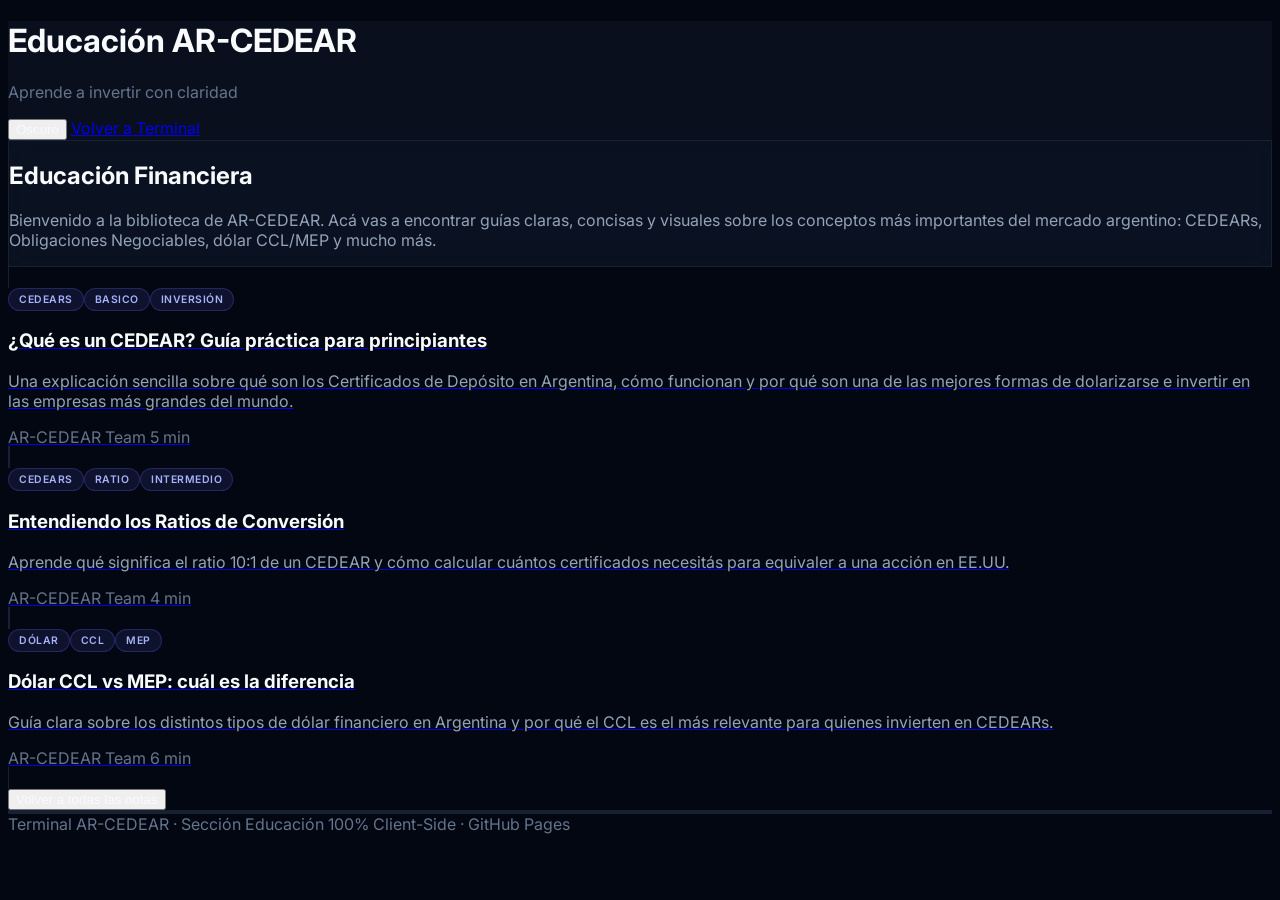
==== educacion.html @ b6479533 "add educacion" ====
<!DOCTYPE html>
<html lang="es">
<head>
  <meta charset="UTF-8">
  <meta name="viewport" content="width=device-width, initial-scale=1.0">
  <title>Educación Financiera | AR-CEDEAR</title>
  <script src="https://cdn.tailwindcss.com"></script>
  <script src="https://unpkg.com/lucide@latest"></script>
  <style>
    @import url('https://fonts.googleapis.com/css2?family=Inter:wght@300;400;500;600;700;800&family=JetBrains+Mono:wght@400;500;700&display=swap');

    :root {
      --bg-main: #030712;
      --bg-header: #0a0f1d;
      --bg-panel: rgba(15, 23, 42, 0.65);
      --border-panel: rgba(51, 65, 85, 0.35);
      --text-primary: #f8fafc;
      --text-secondary: #94a3b8;
      --text-muted: #64748b;
      --bg-input: #070a13;
      --bg-calc-card: rgba(7, 11, 20, 0.8);
      --border-input: #1e293b;
    }

    .theme-light {
      --bg-main: #f1f5f9;
      --bg-header: #ffffff;
      --bg-panel: rgba(255, 255, 255, 0.85);
      --border-panel: rgba(203, 213, 225, 0.7);
      --text-primary: #0f172a;
      --text-secondary: #475569;
      --text-muted: #64748b;
      --bg-input: #f8fafc;
      --bg-calc-card: rgba(241, 245, 249, 0.9);
      --border-input: #cbd5e1;
    }

    .theme-intermediate {
      --bg-main: #1e293b;
      --bg-header: #0f172a;
      --bg-panel: rgba(15, 23, 42, 0.8);
      --border-panel: rgba(71, 85, 105, 0.5);
      --text-primary: #f8fafc;
      --text-secondary: #cbd5e1;
      --text-muted: #94a3b8;
      --bg-input: #0f172a;
      --bg-calc-card: rgba(15, 23, 42, 0.95);
      --border-input: #334155;
    }

    body {
      font-family: 'Inter', sans-serif;
      background-color: var(--bg-main) !important;
      color: var(--text-primary) !important;
      overflow-x: hidden;
      transition: background-color 0.3s ease, color 0.3s ease;
    }

    .text-slate-100, .text-slate-200, .text-slate-300 { color: var(--text-primary) !important; }
    .text-slate-400 { color: var(--text-secondary) !important; }
    .text-slate-500, .text-slate-600 { color: var(--text-muted) !important; }

    .glass-panel {
      background: var(--bg-panel) !important;
      backdrop-filter: blur(12px);
      -webkit-backdrop-filter: blur(12px);
      border: 1px solid var(--border-panel) !important;
    }

    .bg-\[\#030712\], .bg-\[\#070b14\] { background-color: var(--bg-main) !important; }
    .bg-\[\#0a0f1d\] { background-color: var(--bg-header) !important; }

    .font-mono-financial {
      font-family: 'JetBrains Mono', monospace;
      letter-spacing: -0.025em;
    }

    ::-webkit-scrollbar { width: 6px; height: 6px; }
    ::-webkit-scrollbar-track { background: rgba(15, 23, 42, 0.2); }
    ::-webkit-scrollbar-thumb { background: var(--text-muted); border-radius: 8px; }

    .article-card {
      transition: transform 0.25s ease, box-shadow 0.25s ease, border-color 0.25s ease;
    }
    .article-card:hover {
      transform: translateY(-4px);
      box-shadow: 0 20px 35px -10px rgba(0,0,0,0.5);
      border-color: rgba(99, 102, 241, 0.5) !important;
    }

    /* Estilos para contenido del artículo (Markdown-like) */
    .article-content h2 {
      font-size: 1.5rem;
      font-weight: 700;
      margin-top: 2rem;
      margin-bottom: 1rem;
      color: var(--text-primary);
      display: flex;
      align-items: center;
      gap: 0.5rem;
    }
    .article-content h3 {
      font-size: 1.125rem;
      font-weight: 600;
      margin-top: 1.5rem;
      margin-bottom: 0.75rem;
      color: var(--text-primary);
    }
    .article-content p {
      margin-bottom: 1rem;
      line-height: 1.75;
      color: var(--text-secondary);
    }
    .article-content ul {
      margin-bottom: 1rem;
      padding-left: 1.5rem;
      list-style: disc;
    }
    .article-content ul li {
      margin-bottom: 0.5rem;
      color: var(--text-secondary);
      line-height: 1.6;
    }
    .article-content strong {
      color: var(--text-primary);
      font-weight: 600;
    }
    .article-content blockquote {
      border-left: 3px solid #6366f1;
      padding-left: 1rem;
      margin: 1.5rem 0;
      color: var(--text-secondary);
      font-style: italic;
    }
    .article-content code {
      background: rgba(99, 102, 241, 0.15);
      color: #818cf8;
      padding: 0.125rem 0.375rem;
      border-radius: 4px;
      font-family: 'JetBrains Mono', monospace;
      font-size: 0.875em;
    }

    /* Callout box */
    .callout {
      border-left: 4px solid #6366f1;
      background: rgba(99, 102, 241, 0.08);
      padding: 1rem 1.25rem;
      border-radius: 0.5rem;
      margin: 1.5rem 0;
    }
    .callout-title {
      font-weight: 700;
      color: #818cf8;
      margin-bottom: 0.25rem;
      display: flex;
      align-items: center;
      gap: 0.5rem;
    }

    .tag-pill {
      display: inline-flex;
      align-items: center;
      font-size: 0.65rem;
      font-weight: 600;
      padding: 0.25rem 0.625rem;
      border-radius: 9999px;
      background: rgba(99, 102, 241, 0.12);
      color: #a5b4fc;
      border: 1px solid rgba(99, 102, 241, 0.25);
      text-transform: uppercase;
      letter-spacing: 0.05em;
    }

    /* Gráficos SVG responsivos */
    .chart-svg-container {
      width: 100%;
      max-width: 600px;
      margin: 2rem auto;
      padding: 1.5rem;
      background: var(--bg-calc-card);
      border: 1px solid var(--border-input);
      border-radius: 0.75rem;
    }
    .chart-svg-container svg { width: 100%; height: auto; display: block; }
  </style>
</head>
<body class="min-h-screen flex flex-col">

  <!-- HEADER -->
  <header class="w-full bg-[#0a0f1d] border-b border-slate-800/80 px-4 py-3.5 relative z-30 shadow-md">
    <div class="max-w-[1400px] mx-auto flex items-center justify-between gap-4">
      <div class="flex items-center gap-3">
        <div class="w-9 h-9 rounded-xl bg-gradient-to-tr from-indigo-600 to-violet-500 flex items-center justify-center shadow-lg shadow-indigo-500/20">
          <i data-lucide="book-open" class="w-5 h-5 text-white"></i>
        </div>
        <div>
          <h1 class="font-extrabold text-base tracking-tight text-slate-100 flex items-center gap-1.5">
            Educación <span class="text-[10px] px-1.5 py-0.5 rounded-md bg-indigo-500/10 text-indigo-400 font-mono tracking-widest uppercase">AR-CEDEAR</span>
          </h1>
          <p class="text-[10px] text-slate-500 font-medium">Aprende a invertir con claridad</p>
        </div>
      </div>
      <div class="flex items-center gap-3">
        <button onclick="toggleTheme()" title="Cambiar tema" class="flex items-center gap-2 px-3 py-1.5 rounded-lg bg-slate-900/80 border border-slate-800 text-xs font-semibold text-slate-300 hover:text-white cursor-pointer">
          <i data-lucide="palette" class="w-3.5 h-3.5"></i>
          <span id="theme-label">Tema</span>
        </button>
        <a href="index.html" class="flex items-center gap-2 px-3 py-1.5 rounded-lg bg-indigo-600/80 hover:bg-indigo-500 border border-indigo-500/40 text-white text-xs font-semibold transition-all">
          <i data-lucide="arrow-left" class="w-3.5 h-3.5"></i>
          <span>Volver a Terminal</span>
        </a>
      </div>
    </div>
  </header>

  <!-- MAIN -->
  <main class="flex-1 w-full max-w-[1400px] mx-auto p-4 lg:p-8">
    
    <!-- VISTA: LISTADO DE ARTÍCULOS -->
    <section id="articles-list-view" class="flex flex-col gap-8">
      <!-- Hero intro -->
      <div class="glass-panel p-8 rounded-2xl shadow-xl border border-slate-800/80 relative overflow-hidden">
        <div class="absolute top-0 left-0 right-0 h-1 bg-gradient-to-r from-indigo-500 via-purple-500 to-emerald-500"></div>
        <div class="flex items-start gap-4">
          <div class="w-14 h-14 rounded-2xl bg-gradient-to-tr from-indigo-600 to-violet-500 flex items-center justify-center shrink-0 shadow-lg shadow-indigo-500/20">
            <i data-lucide="graduation-cap" class="w-7 h-7 text-white"></i>
          </div>
          <div class="min-w-0">
            <h2 class="text-2xl font-extrabold text-slate-100 leading-tight mb-2">Educación Financiera</h2>
            <p class="text-sm text-slate-400 leading-relaxed max-w-3xl">
              Bienvenido a la biblioteca de AR-CEDEAR. Acá vas a encontrar guías claras, concisas y visuales sobre los conceptos más importantes del mercado argentino: CEDEARs, Obligaciones Negociables, dólar CCL/MEP y mucho más.
            </p>
          </div>
        </div>
      </div>

      <!-- Grid de artículos -->
      <div id="articles-grid" class="grid grid-cols-1 md:grid-cols-2 lg:grid-cols-3 gap-6">
        <!-- Spinner inicial -->
        <div class="col-span-full flex items-center justify-center py-16">
          <div class="w-10 h-10 border-3 border-indigo-500 border-t-transparent rounded-full animate-spin"></div>
        </div>
      </div>
    </section>

    <!-- VISTA: ARTÍCULO INDIVIDUAL -->
    <section id="article-detail-view" class="hidden flex flex-col gap-6">
      <!-- Botón volver -->
      <button onclick="showArticlesList()" class="flex items-center gap-2 self-start px-3 py-1.5 rounded-lg bg-slate-900/80 hover:bg-slate-800 border border-slate-800 text-xs font-semibold text-slate-300 hover:text-white cursor-pointer">
        <i data-lucide="arrow-left" class="w-3.5 h-3.5"></i>
        <span>Volver a todas las notas</span>
      </button>

      <!-- Cabecera del artículo -->
      <header id="article-header" class="glass-panel rounded-2xl overflow-hidden border border-slate-800/80 shadow-xl"></header>

      <!-- Cuerpo del artículo -->
      <article id="article-body" class="glass-panel p-6 md:p-10 rounded-2xl border border-slate-800/80 shadow-xl"></article>
    </section>
  </main>

  <!-- FOOTER -->
  <footer class="w-full bg-[#050810] border-t border-slate-900/60 py-6 px-4 text-center">
    <div class="max-w-[1400px] mx-auto flex flex-col sm:flex-row items-center justify-between gap-4 text-xs text-slate-500">
      <span>Terminal AR-CEDEAR · Sección Educación</span>
      <span class="text-slate-600">100% Client-Side · GitHub Pages</span>
    </div>
  </footer>

  <script>
    // =========================================================================
    // CONTENIDO DE LOS ARTÍCULOS
    // =========================================================================
    const ARTICLE_CONTENT = {
      'que-es-un-cedear': {
        intro: `
          <p>Si alguna vez escuchaste la palabra <strong>"CEDEAR"</strong> pero no sabés exactamente qué significa, esta guía es para vos. En pocos minutos vas a entender qué son, cómo funcionan y por qué se convirtieron en una de las herramientas favoritas de los inversores argentinos para cuidar sus pesos.</p>

          <div class="callout">
            <div class="callout-title"><i data-lucide="info" class="w-4 h-4"></i> En una frase</div>
            <p class="mb-0">Un CEDEAR es un certificado que comprás en pesos en Argentina y que <strong>representa una acción de una empresa extranjera</strong> (como Apple, Tesla o Coca-Cola).</p>
          </div>

          <h2><i data-lucide="help-circle" class="w-5 h-5 text-indigo-400"></i> ¿Qué significa CEDEAR?</h2>
          <p>La sigla viene de <strong>Certificado de Depósito Argentino</strong>. Básicamente es un papel (hoy digital) emitido por un banco local —normalmente Banco Comafi o Caja de Valores— que "envuelve" una acción extranjera y te permite comprarla operando directamente en el mercado argentino, en pesos.</p>

          <h2><i data-lucide="zap" class="w-5 h-5 text-amber-400"></i> ¿Cómo funciona?</h2>
          <p>Miralo con este esquema simplificado:</p>

          <div class="chart-svg-container">
            <svg viewBox="0 0 600 260" xmlns="http://www.w3.org/2000/svg" font-family="Inter, sans-serif">
              <!-- Fondo -->
              <rect width="600" height="260" fill="transparent"/>

              <!-- Caja izquierda: Wall Street -->
              <rect x="20" y="50" width="180" height="160" rx="12" fill="#1e293b" stroke="#334155" stroke-width="2"/>
              <text x="110" y="80" text-anchor="middle" fill="#f1f5f9" font-size="14" font-weight="700">🇺🇸 Wall Street</text>
              <text x="110" y="105" text-anchor="middle" fill="#94a3b8" font-size="11">1 acción Apple</text>
              <text x="110" y="125" text-anchor="middle" fill="#10b981" font-size="13" font-weight="700">u$s 240</text>
              <text x="110" y="155" text-anchor="middle" fill="#64748b" font-size="10">Cotización real</text>
              <text x="110" y="170" text-anchor="middle" fill="#64748b" font-size="10">en NYSE</text>

              <!-- Flecha central -->
              <path d="M 200 130 L 280 130" stroke="#6366f1" stroke-width="3" fill="none" marker-end="url(#arrow)"/>
              <defs>
                <marker id="arrow" viewBox="0 0 10 10" refX="8" refY="5" markerWidth="6" markerHeight="6" orient="auto">
                  <path d="M 0 0 L 10 5 L 0 10 z" fill="#6366f1"/>
                </marker>
              </defs>

              <!-- Caja central: Emisor -->
              <rect x="280" y="50" width="180" height="160" rx="12" fill="#312e81" stroke="#6366f1" stroke-width="2"/>
              <text x="370" y="80" text-anchor="middle" fill="#f1f5f9" font-size="14" font-weight="700">🏦 Emisor Local</text>
              <text x="370" y="105" text-anchor="middle" fill="#94a3b8" font-size="11">(Comafi / Caja Valores)</text>
              <text x="370" y="135" text-anchor="middle" fill="#a5b4fc" font-size="12" font-weight="600">"Envuelve"</text>
              <text x="370" y="155" text-anchor="middle" fill="#a5b4fc" font-size="12" font-weight="600">la acción</text>
              <text x="370" y="180" text-anchor="middle" fill="#64748b" font-size="10">Ratio: 1 acción =</text>
              <text x="370" y="195" text-anchor="middle" fill="#818cf8" font-size="13" font-weight="700">20 CEDEARs</text>

              <!-- Flecha derecha -->
              <path d="M 460 130 L 540 130" stroke="#10b981" stroke-width="3" fill="none" marker-end="url(#arrow2)"/>
              <defs>
                <marker id="arrow2" viewBox="0 0 10 10" refX="8" refY="5" markerWidth="6" markerHeight="6" orient="auto">
                  <path d="M 0 0 L 10 5 L 0 10 z" fill="#10b981"/>
                </marker>
              </defs>

              <!-- Caja derecha: Argentina -->
              <rect x="540" y="50" width="180" height="160" rx="12" fill="#065f46" stroke="#10b981" stroke-width="2" transform="translate(-100, 0)"/>
              <text x="540" y="80" text-anchor="middle" fill="#f1f5f9" font-size="14" font-weight="700">🇦🇷 Argentina</text>
              <text x="540" y="105" text-anchor="middle" fill="#94a3b8" font-size="11">Vos comprás</text>
              <text x="540" y="125" text-anchor="middle" fill="#10b981" font-size="13" font-weight="700">CEDEAR AAPL</text>
              <text x="540" y="155" text-anchor="middle" fill="#64748b" font-size="10">En pesos, en BYMA,</text>
              <text x="540" y="170" text-anchor="middle" fill="#64748b" font-size="10">con tu broker local</text>

              <!-- Leyenda inferior -->
              <text x="300" y="245" text-anchor="middle" fill="#64748b" font-size="10">Cada CEDEAR representa una fracción de la acción extranjera.</text>
            </svg>
          </div>

          <h2><i data-lucide="star" class="w-5 h-5 text-amber-400"></i> Ventajas principales</h2>
          <ul>
            <li><strong>Dolarización natural:</strong> Como el CEDEAR está atado al precio de la acción en dólares, si el dólar sube en Argentina, el CEDEAR también sube.</li>
            <li><strong>Acceso a grandes empresas:</strong> Podés ser "dueño" de Apple, Tesla, Microsoft, Amazon, Coca-Cola, etc., operando 100% en pesos.</li>
            <li><strong>Sin trámites en el exterior:</strong> No necesitás abrir cuenta en un broker internacional.</li>
            <li><strong>Liquidez:</strong> Se compran y venden igual que una acción argentina en BYMA.</li>
            <li><strong>Cobro de dividendos:</strong> Si la empresa reparte, vos también cobrás (en pesos al tipo de cambio del día).</li>
          </ul>

          <h2><i data-lucide="calculator" class="w-5 h-5 text-emerald-400"></i> ¿Qué es el ratio de conversión?</h2>
          <p>Cada CEDEAR representa una <strong>fracción</strong> de la acción original. Esa fracción se llama <strong>ratio</strong>. Por ejemplo:</p>
          <ul>
            <li><strong>AAPL</strong> tiene ratio <code>20:1</code> → necesitás 20 CEDEARs para equivaler a 1 acción real de Apple.</li>
            <li><strong>TSLA</strong> tiene ratio <code>15:1</code> → 15 CEDEARs = 1 acción real de Tesla.</li>
            <li><strong>KO</strong> tiene ratio <code>5:1</code> → 5 CEDEARs = 1 acción real de Coca-Cola.</li>
          </ul>
          <p>Esto permite que puedas invertir montos pequeños sin tener que comprar una acción entera (que puede costar miles de dólares).</p>

          <h2><i data-lucide="trending-up" class="w-5 h-5 text-emerald-400"></i> Evolución histórica de un CEDEAR vs dólar</h2>
          <p>Este gráfico muestra por qué los CEDEARs son una excelente cobertura: siguen al dólar y además se mueven con el precio de la acción.</p>

          <div class="chart-svg-container">
            <svg viewBox="0 0 600 280" xmlns="http://www.w3.org/2000/svg" font-family="Inter, sans-serif">
              <!-- Ejes -->
              <line x1="60" y1="30" x2="60" y2="230" stroke="#475569" stroke-width="1"/>
              <line x1="60" y1="230" x2="580" y2="230" stroke="#475569" stroke-width="1"/>

              <!-- Grid horizontal -->
              <line x1="60" y1="80" x2="580" y2="80" stroke="#1e293b" stroke-width="1" stroke-dasharray="3,3"/>
              <line x1="60" y1="130" x2="580" y2="130" stroke="#1e293b" stroke-width="1" stroke-dasharray="3,3"/>
              <line x1="60" y1="180" x2="580" y2="180" stroke="#1e293b" stroke-width="1" stroke-dasharray="3,3"/>

              <!-- Etiquetas eje Y -->
              <text x="50" y="35" text-anchor="end" fill="#64748b" font-size="10">Alto</text>
              <text x="50" y="135" text-anchor="end" fill="#64748b" font-size="10">Medio</text>
              <text x="50" y="235" text-anchor="end" fill="#64748b" font-size="10">Bajo</text>

              <!-- Etiquetas eje X -->
              <text x="80" y="250" fill="#64748b" font-size="10">2020</text>
              <text x="200" y="250" fill="#64748b" font-size="10">2021</text>
              <text x="320" y="250" fill="#64748b" font-size="10">2022</text>
              <text x="440" y="250" fill="#64748b" font-size="10">2023</text>
              <text x="560" y="250" fill="#64748b" font-size="10">2024</text>

              <!-- Línea del dólar CCL (azul claro, más estable) -->
              <polyline 
                points="80,180 140,165 200,160 260,155 320,150 380,135 440,120 500,100 560,85"
                stroke="#38bdf8" stroke-width="2.5" fill="none" stroke-linejoin="round"/>

              <!-- Línea del CEDEAR (verde, más volátil pero tendencia similar) -->
              <polyline 
                points="80,190 140,155 200,140 260,125 320,145 380,100 440,85 500,65 560,50"
                stroke="#10b981" stroke-width="3" fill="none" stroke-linejoin="round"/>

              <!-- Área bajo CEDEAR -->
              <polyline 
                points="80,190 140,155 200,140 260,125 320,145 380,100 440,85 500,65 560,50 560,230 80,230"
                fill="#10b981" fill-opacity="0.12" stroke="none"/>

              <!-- Leyenda -->
              <g transform="translate(380, 30)">
                <rect x="0" y="0" width="180" height="50" fill="#0f172a" stroke="#1e293b" rx="8"/>
                <line x1="10" y1="18" x2="30" y2="18" stroke="#38bdf8" stroke-width="2.5"/>
                <text x="35" y="22" fill="#cbd5e1" font-size="10">Dólar CCL</text>
                <line x1="10" y1="38" x2="30" y2="38" stroke="#10b981" stroke-width="3"/>
                <text x="35" y="42" fill="#cbd5e1" font-size="10">CEDEAR (ej. AAPL)</text>
              </g>

              <!-- Título -->
              <text x="300" y="18" text-anchor="middle" fill="#f1f5f9" font-size="12" font-weight="700">CEDEAR vs Dólar CCL (Evolución 2020-2024)</text>
            </svg>
          </div>

          <blockquote>
            La línea verde (CEDEAR) tiende a seguir a la línea azul (dólar CCL), pero además incorpora el movimiento de la acción en Wall Street. Por eso <strong>históricamente rinde más que solo comprar dólares</strong>.
          </blockquote>

          <h2><i data-lucide="alert-triangle" class="w-5 h-5 text-amber-400"></i> Riesgos a tener en cuenta</h2>
          <ul>
            <li><strong>Riesgo de mercado:</strong> Si la acción en EE.UU. cae, el CEDEAR también.</li>
            <li><strong>Riesgo cambiario:</strong> Si el dólar baja (poco común en Argentina), el CEDEAR baja.</li>
            <li><strong>Riesgo de liquidez:</strong> Algunas ONs o CEDEARs muy pequeños pueden ser difíciles de vender rápido.</li>
          </ul>

          <div class="callout" style="border-left-color: #10b981; background: rgba(16, 185, 129, 0.08);">
            <div class="callout-title" style="color: #10b981;"><i data-lucide="check-circle" class="w-4 h-4"></i> Resumen</div>
            <p class="mb-0">Un CEDEAR es la forma más simple, barata y segura de dolarizarte e invertir en empresas globales desde Argentina, operando en pesos y con tu broker local. ¡Ya sabés lo básico para empezar!</p>
          </div>
        `
      },
      'ratios-de-conversion': {
        intro: `
          <p>El <strong>ratio de conversión</strong> es la relación entre un CEDEAR y la acción extranjera que representa. Es el número que te dice "cuántos CEDEARs equivalen a una acción real".</p>
          <h2>Ejemplos reales</h2>
          <ul>
            <li><strong>AAPL 20:1</strong> → 20 CEDEARs = 1 acción de Apple</li>
            <li><strong>TSLA 15:1</strong> → 15 CEDEARs = 1 acción de Tesla</li>
            <li><strong>AMZN 144:1</strong> → 144 CEDEARs = 1 acción de Amazon</li>
            <li><strong>KO 5:1</strong> → 5 CEDEARs = 1 acción de Coca-Cola</li>
          </ul>
          <h2>¿Por qué importan los ratios?</h2>
          <p>Un ratio alto significa que cada CEDEAR vale <strong>poco</strong> en pesos, ideal para montos chicos. Un ratio bajo significa que cada CEDEAR ya cuesta <strong>mucho</strong> en pesos.</p>
          <p>Los ratios <strong>pueden cambiar</strong>: cuando una acción sube mucho de precio, el emisor puede hacer un "split" del CEDEAR para que siga siendo accesible.</p>
          <p>En AR-CEDEAR Terminal podés <strong>modificar el ratio manualmente</strong> desde la pantalla principal si detectás que cambió el oficial.</p>
        `
      },
      'dolares-ccl-mep': {
        intro: `
          <p>En Argentina hay varios "dólares". Los dos más importantes para quien invierte en CEDEARs son el <strong>CCL</strong> y el <strong>MEP</strong>.</p>
          <h2>Dólar MEP (Bolsa)</h2>
          <p>Se compra vendiendo un bono en pesos y comprándolo en dólares <strong>el mismo día</strong>. Es la forma más rápida y simple.</p>
          <h2>Dólar CCL (Contado con Liquidación)</h2>
          <p>Similar al MEP, pero la operación tarda <strong>2 días hábiles</strong> en liquidarse. Se usa cuando querés mover los dólares al exterior.</p>
          <h2>¿Cuál importa para CEDEARs?</h2>
          <p>El <strong>CCL</strong>, porque los CEDEARs representan acciones en EE.UU. Por eso AR-CEDEAR muestra el CCL implícito de cada activo: si el CCL implícito está lejos del CCL oficial, hay oportunidad de arbitraje.</p>
        `
      }
    };

    // =========================================================================
    // LÓGICA DE LA APP
    // =========================================================================
    let currentTheme = localStorage.getItem('terminal_theme') || 'dark';

    async function loadOptions() {
      try {
        const r = await fetch(`options.json?v=${Date.now()}`, { cache: 'no-store' });
        if (!r.ok) throw new Error('HTTP ' + r.status);
        const opts = await r.json();
        return opts;
      } catch (e) {
        console.error('Error cargando options.json:', e);
        return { articles: [] };
      }
    }

    function applyTheme(theme) {
      currentTheme = theme;
      localStorage.setItem('terminal_theme', theme);
      document.body.classList.remove('theme-light', 'theme-intermediate');
      if (theme === 'light') document.body.classList.add('theme-light');
      else if (theme === 'intermediate') document.body.classList.add('theme-intermediate');
      const label = { dark: 'Oscuro', intermediate: 'Gris', light: 'Claro' }[theme];
      document.getElementById('theme-label').innerText = label;
    }

    function toggleTheme() {
      const order = ['dark', 'intermediate', 'light'];
      const next = order[(order.indexOf(currentTheme) + 1) % order.length];
      applyTheme(next);
    }

    async function init() {
      applyTheme(currentTheme);
      const opts = await loadOptions();
      renderArticlesGrid(opts.articles || []);

      // Routing por hash
      window.addEventListener('hashchange', () => route(opts.articles || []));
      route(opts.articles || []);
      if (typeof lucide !== 'undefined') lucide.createIcons();
    }

    function route(articles) {
      const hash = window.location.hash.replace('#', '');
      if (hash && hash.startsWith('articulo-')) {
        const id = hash.replace('articulo-', '');
        const article = articles.find(a => a.id === id);
        if (article) {
          showArticle(article);
          return;
        }
      }
      showArticlesList();
    }

    function renderArticlesGrid(articles) {
      const grid = document.getElementById('articles-grid');
      if (!articles.length) {
        grid.innerHTML = `<div class="col-span-full text-center text-slate-500 py-16">No hay artículos disponibles.</div>`;
        return;
      }
      grid.innerHTML = '';
      articles.forEach(art => {
        const card = document.createElement('a');
        card.href = `#articulo-${art.id}`;
        card.className = "article-card glass-panel rounded-2xl overflow-hidden border border-slate-800/80 shadow-xl flex flex-col cursor-pointer no-underline";
        card.innerHTML = `
          <div class="relative h-40 overflow-hidden bg-slate-800">
            <img src="${art.cover}" alt="${art.title}" class="w-full h-full object-cover" onerror="this.style.display='none'" />
            <div class="absolute inset-0 bg-gradient-to-t from-black/80 via-black/20 to-transparent"></div>
            <div class="absolute top-3 left-3 flex gap-1.5 flex-wrap">
              ${(art.tags || []).slice(0, 3).map(t => `<span class="tag-pill">${t}</span>`).join('')}
            </div>
          </div>
          <div class="p-5 flex flex-col gap-3 flex-1">
            <h3 class="text-lg font-extrabold text-slate-100 leading-tight">${art.title}</h3>
            <p class="text-xs text-slate-400 leading-relaxed flex-1">${art.summary}</p>
            <div class="flex items-center justify-between pt-3 border-t border-slate-800/60 text-[10px] text-slate-500">
              <span class="flex items-center gap-1.5"><i data-lucide="user" class="w-3 h-3"></i> ${art.author || 'AR-CEDEAR'}</span>
              <span class="flex items-center gap-1.5"><i data-lucide="clock" class="w-3 h-3"></i> ${art.readTime || '5 min'}</span>
            </div>
          </div>
        `;
        grid.appendChild(card);
      });
    }

    function showArticlesList() {
      document.getElementById('articles-list-view').classList.remove('hidden');
      document.getElementById('article-detail-view').classList.add('hidden');
      window.scrollTo({ top: 0, behavior: 'smooth' });
    }

    function showArticle(article) {
      document.getElementById('articles-list-view').classList.add('hidden');
      document.getElementById('article-detail-view').classList.remove('hidden');

      const header = document.getElementById('article-header');
      header.innerHTML = `
        <div class="relative h-56 md:h-80 overflow-hidden">
          <img src="${article.cover}" alt="${article.title}" class="w-full h-full object-cover" onerror="this.style.display='none'" />
          <div class="absolute inset-0 bg-gradient-to-t from-[#030712] via-[#030712]/60 to-transparent"></div>
          <div class="absolute bottom-0 left-0 right-0 p-6 md:p-10">
            <div class="flex gap-1.5 flex-wrap mb-3">
              ${(article.tags || []).map(t => `<span class="tag-pill">${t}</span>`).join('')}
            </div>
            <h1 class="text-2xl md:text-4xl font-extrabold text-white leading-tight mb-3 drop-shadow-lg">${article.title}</h1>
            <div class="flex flex-wrap items-center gap-4 text-xs text-slate-300">
              <span class="flex items-center gap-1.5"><i data-lucide="user" class="w-3.5 h-3.5"></i> ${article.author || 'AR-CEDEAR Team'}</span>
              <span class="flex items-center gap-1.5"><i data-lucide="calendar" class="w-3.5 h-3.5"></i> ${new Date(article.date).toLocaleDateString('es-AR', { year: 'numeric', month: 'long', day: 'numeric' })}</span>
              <span class="flex items-center gap-1.5"><i data-lucide="clock" class="w-3.5 h-3.5"></i> ${article.readTime || '5 min'} de lectura</span>
            </div>
          </div>
        </div>
      `;

      const body = document.getElementById('article-body');
      const content = ARTICLE_CONTENT[article.id];
      if (content) {
        body.innerHTML = `<div class="article-content max-w-3xl mx-auto">${content.intro}</div>`;
      } else {
        body.innerHTML = `<div class="article-content max-w-3xl mx-auto"><p>Contenido próximamente...</p></div>`;
      }

      window.scrollTo({ top: 0, behavior: 'smooth' });
      if (typeof lucide !== 'undefined') lucide.createIcons();
    }

    document.addEventListener('DOMContentLoaded', init);
  </script>
</body>
</html>
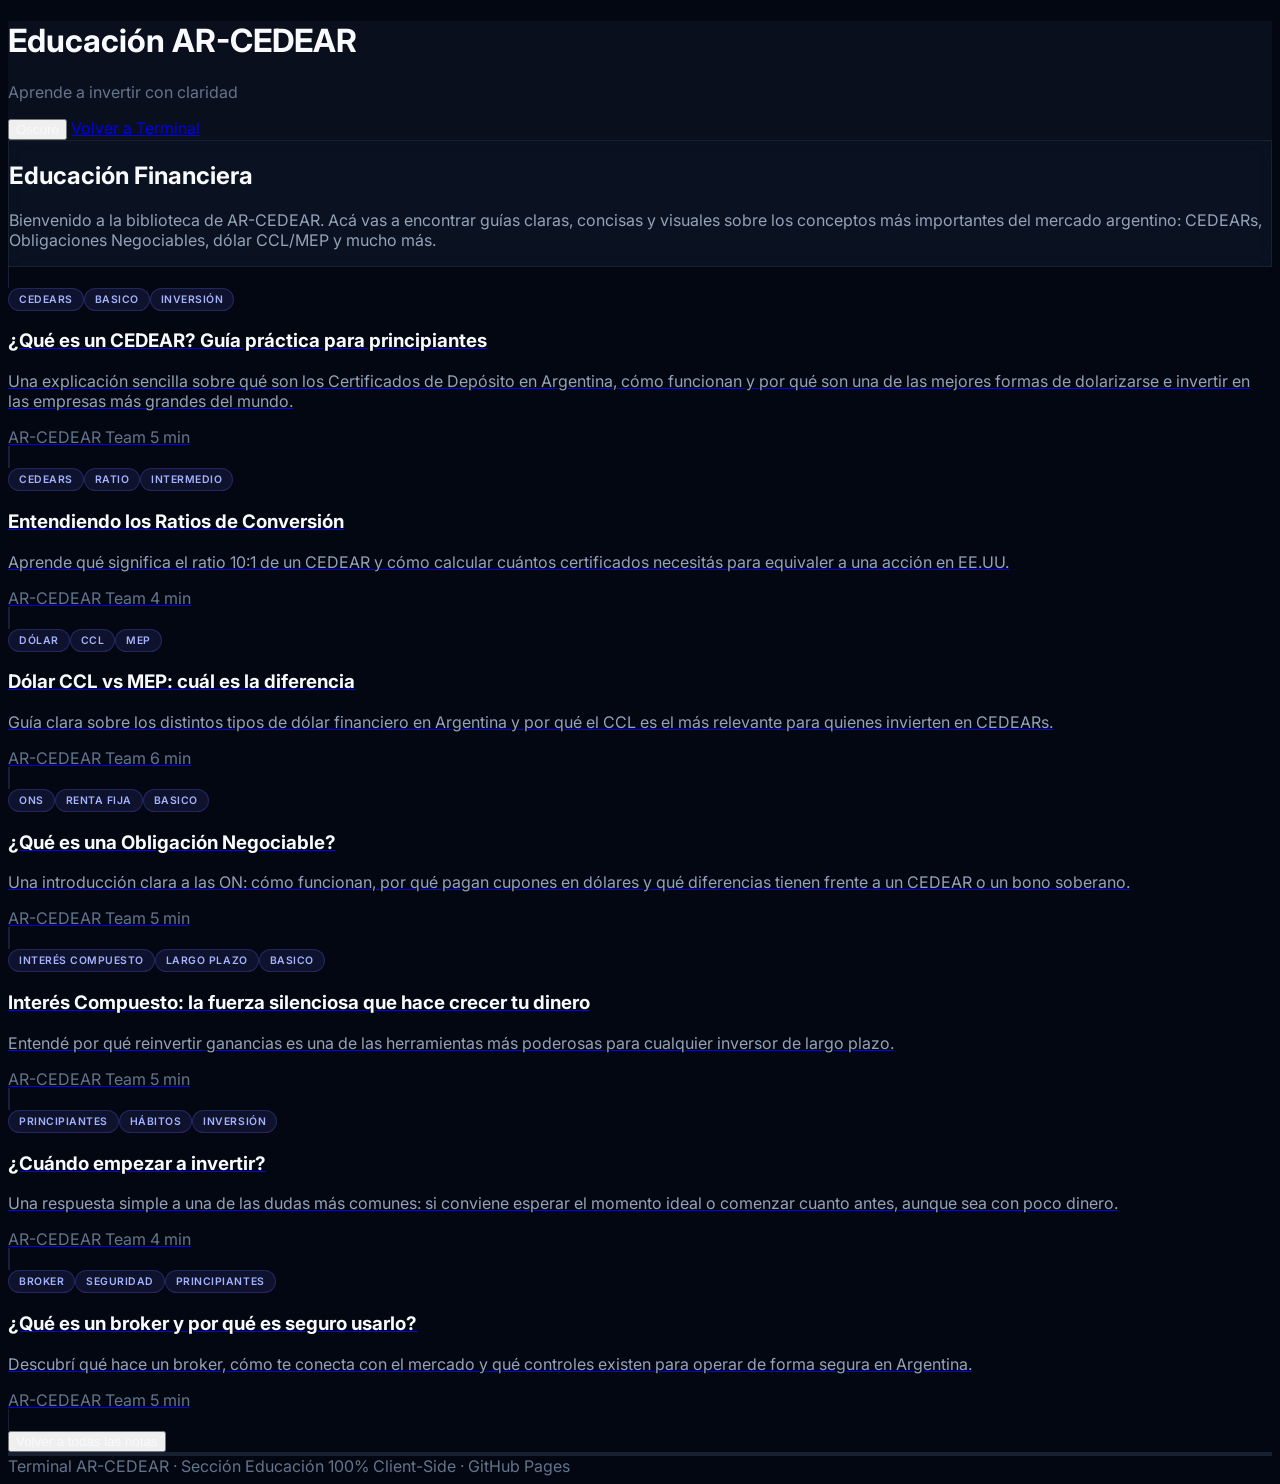
==== commit 2204b487: "mas notas" ====
--- a/educacion.html
+++ b/educacion.html
@@ -455,6 +455,269 @@
           <h2>¿Cuál importa para CEDEARs?</h2>
           <p>El <strong>CCL</strong>, porque los CEDEARs representan acciones en EE.UU. Por eso AR-CEDEAR muestra el CCL implícito de cada activo: si el CCL implícito está lejos del CCL oficial, hay oportunidad de arbitraje.</p>
         `
+      },
+      'que-es-una-obligacion-negociable': {
+        intro: `
+          <p>Una <strong>Obligación Negociable (ON)</strong> es deuda emitida por una empresa. Cuando vos comprás una ON, en lugar de convertirte en socio como pasa con una acción, te convertís en <strong>acreedor</strong> de la compañía.</p>
+
+          <div class="callout">
+            <div class="callout-title"><i data-lucide="landmark" class="w-4 h-4"></i> Idea clave</div>
+            <p class="mb-0">Comprar una ON es, en términos simples, <strong>prestarle plata a una empresa</strong> a cambio de cobrar intereses (cupones) y recuperar tu capital en una fecha futura.</p>
+          </div>
+
+          <h2><i data-lucide="file-text" class="w-5 h-5 text-emerald-400"></i> ¿Cómo funciona una ON?</h2>
+          <p>La empresa emite deuda para financiar proyectos, refinanciar vencimientos o ampliar operaciones. El inversor compra esa deuda y, a cambio, recibe:</p>
+          <ul>
+            <li><strong>Intereses periódicos</strong> (llamados cupones), normalmente trimestrales o semestrales.</li>
+            <li><strong>Amortización del capital</strong> al vencimiento o en cuotas, según el prospecto.</li>
+            <li>Una renta que suele estar <strong>denominada en dólares</strong> o vinculada a tasas locales.</li>
+          </ul>
+
+          <h2><i data-lucide="scale" class="w-5 h-5 text-indigo-400"></i> Diferencia entre ON, CEDEAR y Bono Soberano</h2>
+          <ul>
+            <li><strong>CEDEAR:</strong> te da exposición a una acción extranjera y su precio depende del mercado + dólar.</li>
+            <li><strong>ON:</strong> es deuda privada de una empresa; lo importante son la tasa, el riesgo crediticio y el calendario de pagos.</li>
+            <li><strong>Bono Soberano:</strong> es deuda emitida por el Estado, no por una compañía.</li>
+          </ul>
+
+          <div class="chart-svg-container">
+            <svg viewBox="0 0 620 260" xmlns="http://www.w3.org/2000/svg" font-family="Inter, sans-serif">
+              <rect width="620" height="260" fill="transparent"/>
+              <rect x="20" y="40" width="170" height="160" rx="12" fill="#1e293b" stroke="#334155" stroke-width="2"/>
+              <text x="105" y="70" text-anchor="middle" fill="#f1f5f9" font-size="14" font-weight="700">Empresa</text>
+              <text x="105" y="95" text-anchor="middle" fill="#94a3b8" font-size="11">Necesita financiamiento</text>
+              <text x="105" y="125" text-anchor="middle" fill="#10b981" font-size="13" font-weight="700">Emite ON</text>
+              <text x="105" y="150" text-anchor="middle" fill="#64748b" font-size="10">Promete pagar</text>
+              <text x="105" y="165" text-anchor="middle" fill="#64748b" font-size="10">interés + capital</text>
+
+              <path d="M 190 120 L 295 120" stroke="#6366f1" stroke-width="3" fill="none" marker-end="url(#a1)"/>
+              <defs>
+                <marker id="a1" viewBox="0 0 10 10" refX="8" refY="5" markerWidth="6" markerHeight="6" orient="auto">
+                  <path d="M 0 0 L 10 5 L 0 10 z" fill="#6366f1"/>
+                </marker>
+              </defs>
+              <text x="242" y="110" text-anchor="middle" fill="#818cf8" font-size="10">Título de deuda</text>
+
+              <rect x="295" y="40" width="170" height="160" rx="12" fill="#312e81" stroke="#6366f1" stroke-width="2"/>
+              <text x="380" y="70" text-anchor="middle" fill="#f1f5f9" font-size="14" font-weight="700">Inversor</text>
+              <text x="380" y="95" text-anchor="middle" fill="#94a3b8" font-size="11">Compra la ON</text>
+              <text x="380" y="125" text-anchor="middle" fill="#a5b4fc" font-size="13" font-weight="700">Presta capital</text>
+              <text x="380" y="150" text-anchor="middle" fill="#64748b" font-size="10">Es acreedor,</text>
+              <text x="380" y="165" text-anchor="middle" fill="#64748b" font-size="10">no socio</text>
+
+              <path d="M 465 120 L 570 120" stroke="#10b981" stroke-width="3" fill="none" marker-end="url(#a2)"/>
+              <defs>
+                <marker id="a2" viewBox="0 0 10 10" refX="8" refY="5" markerWidth="6" markerHeight="6" orient="auto">
+                  <path d="M 0 0 L 10 5 L 0 10 z" fill="#10b981"/>
+                </marker>
+              </defs>
+              <text x="517" y="110" text-anchor="middle" fill="#10b981" font-size="10">Flujo de pagos</text>
+
+              <rect x="570" y="40" width="170" height="160" rx="12" fill="#065f46" stroke="#10b981" stroke-width="2" transform="translate(-120,0)"/>
+              <text x="535" y="70" text-anchor="middle" fill="#f1f5f9" font-size="14" font-weight="700">Calendario</text>
+              <text x="535" y="95" text-anchor="middle" fill="#94a3b8" font-size="11">Cupón y vencimiento</text>
+              <text x="535" y="125" text-anchor="middle" fill="#10b981" font-size="13" font-weight="700">Intereses</text>
+              <text x="535" y="150" text-anchor="middle" fill="#64748b" font-size="10">+ amortización</text>
+              <text x="535" y="165" text-anchor="middle" fill="#64748b" font-size="10">según prospecto</text>
+            </svg>
+          </div>
+
+          <h2><i data-lucide="shield" class="w-5 h-5 text-amber-400"></i> ¿Qué mirar antes de comprar una ON?</h2>
+          <ul>
+            <li><strong>Emisor:</strong> qué tan sólida es la empresa.</li>
+            <li><strong>Tasa del cupón:</strong> cuánto paga de interés.</li>
+            <li><strong>Vencimiento:</strong> cuándo recuperás el capital.</li>
+            <li><strong>Moneda:</strong> si paga en dólares, pesos o dólar linked.</li>
+            <li><strong>Liquidez:</strong> si tiene volumen suficiente para entrar y salir fácil.</li>
+          </ul>
+
+          <blockquote>
+            Las ON son muy buscadas por quienes quieren construir un flujo de fondos en dólares sin abrir una cuenta afuera.
+          </blockquote>
+
+          <div class="callout" style="border-left-color:#10b981;background:rgba(16,185,129,0.08);">
+            <div class="callout-title" style="color:#10b981;"><i data-lucide="check-circle" class="w-4 h-4"></i> Resumen</div>
+            <p class="mb-0">Una ON es deuda corporativa. Si confiás en la empresa emisora, podés cobrar cupones periódicos y recuperar capital al vencimiento, generalmente con una lógica más previsible que la renta variable.</p>
+          </div>
+        `
+      },
+      'interes-compuesto': {
+        intro: `
+          <p>El <strong>interés compuesto</strong> es una de las ideas más poderosas de las finanzas. Su magia está en algo muy simple: <strong>ganar intereses sobre intereses</strong>.</p>
+
+          <div class="callout">
+            <div class="callout-title"><i data-lucide="sparkles" class="w-4 h-4"></i> La idea central</div>
+            <p class="mb-0">No crece solo tu capital inicial. También crecen las ganancias que reinvertiste antes. Con el tiempo, eso genera un efecto "bola de nieve".</p>
+          </div>
+
+          <h2><i data-lucide="repeat" class="w-5 h-5 text-indigo-400"></i> ¿Cómo funciona?</h2>
+          <p>Imaginá que invertís <strong>$100.000</strong> a una tasa anual del <strong>10%</strong> y reinvertís todo:</p>
+          <ul>
+            <li><strong>Año 1:</strong> pasás a tener $110.000</li>
+            <li><strong>Año 2:</strong> el 10% ya no se calcula sobre 100.000, sino sobre 110.000 → $121.000</li>
+            <li><strong>Año 3:</strong> el 10% se calcula sobre 121.000 → $133.100</li>
+          </ul>
+          <p>La diferencia con el interés simple es que acá el capital base va creciendo todo el tiempo.</p>
+
+          <div class="chart-svg-container">
+            <svg viewBox="0 0 620 290" xmlns="http://www.w3.org/2000/svg" font-family="Inter, sans-serif">
+              <line x1="60" y1="30" x2="60" y2="240" stroke="#475569" stroke-width="1"/>
+              <line x1="60" y1="240" x2="590" y2="240" stroke="#475569" stroke-width="1"/>
+              <text x="50" y="35" text-anchor="end" fill="#64748b" font-size="10">140k</text>
+              <text x="50" y="105" text-anchor="end" fill="#64748b" font-size="10">120k</text>
+              <text x="50" y="175" text-anchor="end" fill="#64748b" font-size="10">100k</text>
+              <text x="80" y="260" fill="#64748b" font-size="10">Inicio</text>
+              <text x="200" y="260" fill="#64748b" font-size="10">Año 1</text>
+              <text x="320" y="260" fill="#64748b" font-size="10">Año 2</text>
+              <text x="440" y="260" fill="#64748b" font-size="10">Año 3</text>
+              <text x="540" y="260" fill="#64748b" font-size="10">Año 4</text>
+
+              <!-- Interés simple -->
+              <polyline points="80,180 200,162 320,144 440,126 540,108" stroke="#38bdf8" stroke-width="2.5" fill="none"/>
+              <!-- Interés compuesto -->
+              <polyline points="80,180 200,160 320,138 440,112 540,82" stroke="#10b981" stroke-width="3" fill="none"/>
+              <polyline points="80,180 200,160 320,138 440,112 540,82 540,240 80,240" fill="#10b981" fill-opacity="0.10" stroke="none"/>
+
+              <g transform="translate(355,32)">
+                <rect x="0" y="0" width="200" height="48" rx="8" fill="#0f172a" stroke="#1e293b"/>
+                <line x1="12" y1="16" x2="32" y2="16" stroke="#38bdf8" stroke-width="2.5"/>
+                <text x="38" y="20" fill="#cbd5e1" font-size="10">Interés simple</text>
+                <line x1="12" y1="34" x2="32" y2="34" stroke="#10b981" stroke-width="3"/>
+                <text x="38" y="38" fill="#cbd5e1" font-size="10">Interés compuesto</text>
+              </g>
+            </svg>
+          </div>
+
+          <h2><i data-lucide="clock-3" class="w-5 h-5 text-amber-400"></i> La variable más importante: el tiempo</h2>
+          <p>La tasa importa, pero el <strong>tiempo</strong> importa todavía más. Cuanto antes empieces a invertir, más años tiene tu dinero para acumular ganancias sobre ganancias.</p>
+
+          <h2><i data-lucide="coins" class="w-5 h-5 text-emerald-400"></i> ¿Dónde se aplica?</h2>
+          <ul>
+            <li>Fondos comunes de inversión</li>
+            <li>Plazos fijos renovados</li>
+            <li>Bonos y ONs reinvirtiendo cupones</li>
+            <li>Acciones o CEDEARs a largo plazo reinvirtiendo dividendos</li>
+          </ul>
+
+          <blockquote>
+            El interés compuesto no premia al que acierta una vez. Premia al que ahorra, reinvierte y sostiene el hábito durante mucho tiempo.
+          </blockquote>
+        `
+      },
+      'cuando-empezar-a-invertir': {
+        intro: `
+          <p>La mayoría se hace esta pregunta como si hubiera que esperar una señal perfecta, un momento ideal o una gran suma de dinero. La realidad suele ser mucho más simple: <strong>el mejor momento para empezar a invertir fue ayer; el segundo mejor es hoy</strong>.</p>
+
+          <h2><i data-lucide="play-circle" class="w-5 h-5 text-indigo-400"></i> ¿Hay que esperar a “tener mucho”?</h2>
+          <p>No. Esperar a juntar una suma enorme suele ser la excusa más común para no arrancar. Hoy existen instrumentos que te permiten empezar con montos chicos y aprender mientras construís hábito.</p>
+          <ul>
+            <li>Podés comenzar comprando pocos CEDEARs.</li>
+            <li>Podés armar un primer flujo con ONs pequeñas.</li>
+            <li>Podés practicar con el objetivo de <strong>entender el proceso</strong>, no solo de ganar mucho al principio.</li>
+          </ul>
+
+          <div class="callout">
+            <div class="callout-title"><i data-lucide="target" class="w-4 h-4"></i> La clave no es el monto</div>
+            <p class="mb-0">Lo más importante al principio no es cuánto invertís, sino <strong>cuándo empezás y con qué constancia sostenés el hábito</strong>.</p>
+          </div>
+
+          <h2><i data-lucide="calendar-days" class="w-5 h-5 text-amber-400"></i> Tres señales de que ya podés empezar</h2>
+          <ul>
+            <li><strong>Tenés un pequeño fondo de emergencia</strong> o al menos no necesitás ese dinero en el muy corto plazo.</li>
+            <li><strong>Entendés lo básico</strong> de lo que querés comprar: CEDEAR, ON, FCI, etc.</li>
+            <li><strong>Podés pensar en meses o años</strong>, no solo en “qué pasa mañana”.</li>
+          </ul>
+
+          <h2><i data-lucide="brain" class="w-5 h-5 text-emerald-400"></i> Empezar también sirve para aprender</h2>
+          <p>Hay cosas que solo se entienden de verdad cuando ya compraste tu primer activo: cómo se mueve un precio, cómo reacciona tu emoción al ver subas y bajas, qué significa esperar, vender o sostener una posición.</p>
+          <p>Por eso, invertir una suma pequeña puede ser una gran forma de educación financiera práctica.</p>
+
+          <blockquote>
+            Muchas personas esperan sentirse totalmente preparadas. Pero en inversión, la claridad muchas veces llega <strong>después de empezar</strong>, no antes.
+          </blockquote>
+
+          <h2><i data-lucide="shield-check" class="w-5 h-5 text-indigo-400"></i> Empezar bien es mejor que empezar grande</h2>
+          <p>Antes de poner plata, definí algo simple:</p>
+          <ul>
+            <li>¿Quiero ahorrar en dólares?</li>
+            <li>¿Quiero generar renta periódica?</li>
+            <li>¿Quiero invertir a largo plazo?</li>
+          </ul>
+          <p>Cuando tenés claro el objetivo, elegir el instrumento adecuado se vuelve mucho más fácil.</p>
+        `
+      },
+      'que-es-un-broker': {
+        intro: `
+          <p>Un <strong>broker</strong> es la empresa intermediaria que te conecta con el mercado financiero. Sin broker no podrías comprar CEDEARs, ONs, bonos o acciones desde tu cuenta.</p>
+
+          <div class="callout">
+            <div class="callout-title"><i data-lucide="building-2" class="w-4 h-4"></i> En términos simples</div>
+            <p class="mb-0">El broker es como la “plataforma operativa” que recibe tu orden de compra o venta y la ejecuta dentro del mercado regulado.</p>
+          </div>
+
+          <h2><i data-lucide="workflow" class="w-5 h-5 text-indigo-400"></i> ¿Qué hace un broker?</h2>
+          <ul>
+            <li>Te abre una cuenta comitente.</li>
+            <li>Te deja depositar pesos o dólares.</li>
+            <li>Envía tus órdenes al mercado.</li>
+            <li>Te muestra cartera, movimientos, precios y reportes.</li>
+          </ul>
+
+          <div class="chart-svg-container">
+            <svg viewBox="0 0 620 240" xmlns="http://www.w3.org/2000/svg" font-family="Inter, sans-serif">
+              <rect x="20" y="50" width="170" height="120" rx="12" fill="#1e293b" stroke="#334155" stroke-width="2"/>
+              <text x="105" y="82" text-anchor="middle" fill="#f1f5f9" font-size="14" font-weight="700">Vos</text>
+              <text x="105" y="108" text-anchor="middle" fill="#94a3b8" font-size="11">Elegís qué comprar</text>
+              <text x="105" y="128" text-anchor="middle" fill="#94a3b8" font-size="11">y enviás la orden</text>
+
+              <path d="M 190 110 L 295 110" stroke="#6366f1" stroke-width="3" fill="none" marker-end="url(#ab)"/>
+              <defs>
+                <marker id="ab" viewBox="0 0 10 10" refX="8" refY="5" markerWidth="6" markerHeight="6" orient="auto">
+                  <path d="M 0 0 L 10 5 L 0 10 z" fill="#6366f1"/>
+                </marker>
+              </defs>
+
+              <rect x="295" y="50" width="170" height="120" rx="12" fill="#312e81" stroke="#6366f1" stroke-width="2"/>
+              <text x="380" y="82" text-anchor="middle" fill="#f1f5f9" font-size="14" font-weight="700">Broker</text>
+              <text x="380" y="108" text-anchor="middle" fill="#a5b4fc" font-size="11">Recibe la orden</text>
+              <text x="380" y="128" text-anchor="middle" fill="#a5b4fc" font-size="11">y la envía al mercado</text>
+
+              <path d="M 465 110 L 570 110" stroke="#10b981" stroke-width="3" fill="none" marker-end="url(#ac)"/>
+              <defs>
+                <marker id="ac" viewBox="0 0 10 10" refX="8" refY="5" markerWidth="6" markerHeight="6" orient="auto">
+                  <path d="M 0 0 L 10 5 L 0 10 z" fill="#10b981"/>
+                </marker>
+              </defs>
+
+              <rect x="450" y="50" width="150" height="120" rx="12" fill="#065f46" stroke="#10b981" stroke-width="2"/>
+              <text x="525" y="82" text-anchor="middle" fill="#f1f5f9" font-size="14" font-weight="700">Mercado</text>
+              <text x="525" y="108" text-anchor="middle" fill="#94a3b8" font-size="11">BYMA / MAE</text>
+              <text x="525" y="128" text-anchor="middle" fill="#94a3b8" font-size="11">Ejecuta la operación</text>
+            </svg>
+          </div>
+
+          <h2><i data-lucide="lock" class="w-5 h-5 text-amber-400"></i> ¿Por qué es seguro operar con un broker?</h2>
+          <p>Porque en Argentina los brokers regulados están supervisados por organismos oficiales y deben cumplir reglas estrictas.</p>
+          <ul>
+            <li><strong>CNV:</strong> Comisión Nacional de Valores.</li>
+            <li><strong>BYMA / mercados:</strong> infraestructura regulada para negociación.</li>
+            <li><strong>Cuentas comitentes separadas:</strong> tus activos no se mezclan con el patrimonio del broker.</li>
+            <li><strong>Registros y trazabilidad:</strong> cada operación queda asentada.</li>
+          </ul>
+
+          <h2><i data-lucide="badge-check" class="w-5 h-5 text-emerald-400"></i> ¿Qué conviene mirar antes de abrir cuenta?</h2>
+          <ul>
+            <li>Que esté regulado y registrado.</li>
+            <li>Comisiones razonables.</li>
+            <li>App o web fácil de usar.</li>
+            <li>Buena atención al cliente.</li>
+            <li>Información clara de saldos, movimientos y costos.</li>
+          </ul>
+
+          <blockquote>
+            Un broker no es quien “decide” por vos. Es la herramienta que te conecta de forma segura con el mercado. La decisión final siempre es tuya.
+          </blockquote>
+        `
       }
     };
 
